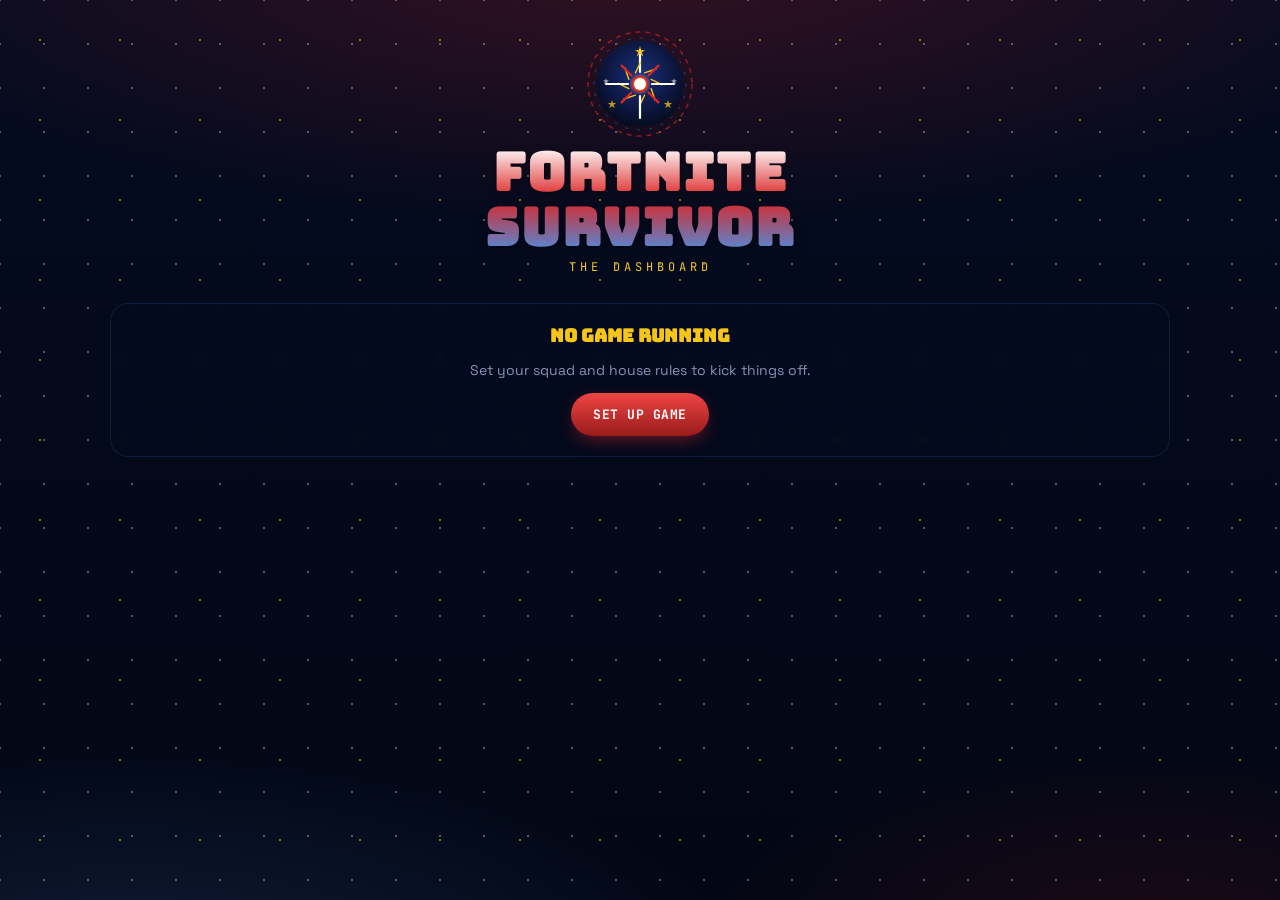
==== index.html @ 3da2b813 "Add files via upload" ====
<!DOCTYPE html>
<html lang="en">
<head>
<meta charset="UTF-8" />
<meta name="viewport" content="width=device-width, initial-scale=1.0" />
<title>Fortnite Survivor</title>
<link rel="stylesheet" href="assets/style.css" />
<style>
  /* ---- punishment ceremony ---- */
  .punishment-wrap {
    margin-bottom: 24px;
  }
  .punishment-stage {
    border-radius: var(--radius);
    border: 2px solid var(--ember);
    background: linear-gradient(165deg, rgba(153,27,27,0.28), rgba(5,11,32,0.82));
    padding: 32px 24px 28px;
    text-align: center;
    position: relative;
    overflow: hidden;
  }
  .punishment-stage::before {
    content: "";
    position: absolute; inset: 0;
    background: repeating-linear-gradient(
      45deg,
      transparent 0 18px,
      rgba(255,107,26,0.04) 18px 20px
    );
    pointer-events: none;
  }
  .ps-over {
    font-family: var(--font-display);
    font-size: clamp(28px, 7vw, 48px);
    color: var(--gold);
    text-shadow: 0 0 30px rgba(255,107,26,0.6);
    margin: 0 0 4px;
  }
  .ps-loser {
    font-family: var(--font-mono);
    font-size: 14px;
    color: var(--sand);
    letter-spacing: 1px;
    margin-bottom: 24px;
  }
  .ps-votes {
    display: inline-block;
    background: rgba(255,107,26,0.18);
    border: 1px solid var(--ember);
    border-radius: 999px;
    padding: 4px 14px;
    font-family: var(--font-mono);
    font-size: 12px;
    color: var(--ember);
    margin-bottom: 20px;
    letter-spacing: 0.5px;
  }
  /* scratch card reveal */
  .reveal-btn {
    font-family: var(--font-display);
    font-size: 18px;
    padding: 18px 32px;
    border-radius: var(--radius);
    border: none;
    cursor: pointer;
    background: linear-gradient(135deg, var(--ember-deep), var(--ember), var(--gold));
    background-size: 200% 200%;
    color: var(--ink);
    box-shadow: 0 8px 28px -8px rgba(255,107,26,0.75);
    animation: shimmer 2.4s ease infinite;
    letter-spacing: 1px;
  }
  @keyframes shimmer {
    0%   { background-position: 0% 50%; }
    50%  { background-position: 100% 50%; }
    100% { background-position: 0% 50%; }
  }
  .reveal-btn:hover { transform: scale(1.03); }
  /* punishment card */
  .punishment-card {
    display: none;
    margin-top: 20px;
    border-radius: var(--radius);
    border: 2px solid var(--gold);
    background: linear-gradient(165deg, rgba(245,197,24,0.1), rgba(5,11,32,0.88));
    padding: 28px 20px 24px;
    animation: popIn 0.5s cubic-bezier(0.175, 0.885, 0.32, 1.275) forwards;
  }
  .punishment-card.show { display: block; }
  @keyframes popIn {
    0%   { opacity: 0; transform: scale(0.8) translateY(12px); }
    100% { opacity: 1; transform: scale(1) translateY(0); }
  }
  .pc-emoji  { font-size: 56px; margin-bottom: 8px; line-height: 1; }
  .pc-title  { font-family: var(--font-display); font-size: clamp(22px,5vw,34px); color: var(--gold); margin: 0 0 10px; }
  .pc-desc   { font-size: 15px; line-height: 1.55; color: var(--sand); max-width: 420px; margin: 0 auto; }
  .pc-stamp  { margin-top: 18px; font-family: var(--font-mono); font-size: 11px;
               letter-spacing: 2px; text-transform: uppercase; color: var(--ember); }
  /* kill board */
  .kill-board { margin-top: 24px; text-align: left; }
  .kill-board-title {
    font-family: var(--font-mono); font-size: 11px; letter-spacing: 2px;
    text-transform: uppercase; color: var(--sand-dim); margin-bottom: 12px; text-align: center;
  }
  .kill-row {
    display: flex; align-items: center; justify-content: space-between;
    padding: 9px 14px; border-radius: 10px; margin-bottom: 6px;
    background: rgba(244,233,216,0.05); border: 1px solid rgba(244,233,216,0.1);
  }
  .kill-row.top { background: rgba(255,201,60,0.1); border-color: rgba(255,201,60,0.3); }
  .kill-row .kr-name { font-family: var(--font-body); font-size: 14px; font-weight: 600; }
  .kill-row .kr-kills {
    font-family: var(--font-mono); font-size: 22px; font-weight: 700; color: var(--gold);
  }
  .kill-row .kr-label { font-family: var(--font-mono); font-size: 10px; color: var(--sand-dim); }
</style>
</head>
<body>
<div class="wrap">
  <div id="brand-slot"></div>

  <div id="not-started" style="display:none; text-align:center;">
    <div class="panel">
      <h2>No game running</h2>
      <p style="font-size:14px; color:var(--sand-dim);">Set your squad and house rules to kick things off.</p>
      <a href="setup.html" class="btn" style="text-decoration:none; display:inline-block;">Set Up Game</a>
    </div>
  </div>

  <div id="game-area" style="display:none;">
    <div class="status-bar" id="status-bar"></div>

    <div id="loser-area"></div>

    <div class="grid" id="player-grid"></div>

    <div class="btn-row" id="action-row"></div>

    <div class="panel" id="round-panel" style="display:none;">
      <h2>This round</h2>
      <div id="round-status"></div>
      <div class="divider"></div>
      <h3>Who got the Victory Royale? (optional)</h3>
      <div id="winner-picker"></div>
    </div>

    <div class="footer-nav">
      <a href="setup.html">⚙ Edit setup / new game</a>
      <span id="syncLabel"></span>
    </div>
  </div>
</div>

<script src="assets/config.js"></script>
<script src="assets/store.js"></script>
<script src="assets/brand.js"></script>
<script>
  function flameHeight(votes) {
    return Math.min(18 + votes * 6, 70);
  }

  function render() {
    const s = Store.state;
    document.getElementById("syncLabel").textContent =
      Store.backend.mode === "sheets" ? "● synced" : "● local-only";

    if (!s.meta.started) {
      document.getElementById("not-started").style.display = "block";
      document.getElementById("game-area").style.display = "none";
      return;
    }
    document.getElementById("not-started").style.display = "none";
    document.getElementById("game-area").style.display = "block";

    // status bar
    const cond = s.meta.endCondition;
    let condLabel = "";
    if (cond.type === "games") condLabel = `Round <b>${s.meta.round}</b> of <b>${cond.value}</b>`;
    if (cond.type === "wins") condLabel = `First to <b>${cond.value}</b> wins`;
    if (cond.type === "time") condLabel = `Ends <b>${new Date(s.meta.endTimestamp).toLocaleString()}</b>`;
    if (cond.type === "manual") condLabel = `Playing until someone taps out`;
    document.getElementById("status-bar").innerHTML = `
      <div class="status-pill">🔥 ${condLabel}</div>
      <div class="status-pill">Round <b>${s.meta.round}</b></div>
    `;

    // punishment ceremony
    const loserArea = document.getElementById("loser-area");
    if (s.meta.finished) {
      const loser = Store.loser();
      const p = s.meta.punishment;
      const revealed = s.meta.punishmentRevealed;

      loserArea.innerHTML = `
        <div class="punishment-wrap">
          <div class="punishment-stage">
            <div class="ps-over">🏝️ GAME OVER</div>
            <div class="ps-loser">${loser.name} had the most votes</div>
            <div class="ps-votes">🔥 ${loser.totalVotes} votes against them</div>

            ${!revealed ? `
              <div style="margin-top:4px;">
                <div style="font-family:var(--font-mono);font-size:12px;color:var(--sand-dim);margin-bottom:16px;">
                  Their punishment has been sealed. Hit the button to find out.
                </div>
                <button class="reveal-btn" id="revealBtn">
                  🔥 Reveal Punishment 🔥
                </button>
              </div>
            ` : ``}

            ${revealed && p ? `
              <div class="punishment-card show">
                <div class="pc-emoji">${p.emoji}</div>
                <div class="pc-title">${p.title}</div>
                <div class="pc-desc">${p.desc}</div>
                <div class="pc-stamp">⚖️ The jury has spoken ⚖️</div>
              </div>
              <div class="kill-board">
                <div class="kill-board-title">🔪 Final Kill Board (revealed)</div>
                ${[...s.players].sort((a,b) => (b.totalKills||0)-(a.totalKills||0)).map((pl,i) => `
                  <div class="kill-row ${i===0 ? 'top' : ''}">
                    <div>
                      <div class="kr-name">${i===0 ? '🏆 ' : ''}${pl.name}</div>
                      <div class="kr-label">${pl.totalVotes} votes against</div>
                    </div>
                    <div style="text-align:right;">
                      <div class="kr-kills">${pl.totalKills||0}</div>
                      <div class="kr-label">kills</div>
                    </div>
                  </div>`).join('')}
              </div>
            ` : ``}
          </div>
        </div>`;

      const revealBtn = document.getElementById("revealBtn");
      if (revealBtn) {
        revealBtn.addEventListener("click", async () => {
          revealBtn.textContent = "⏳ Deciding fate…";
          revealBtn.disabled = true;
          await Store.revealPunishment();
        });
      }
    } else {
      loserArea.innerHTML = "";
    }

    // player grid
    const leaderVotes = Math.max(...s.players.map((p) => p.totalVotes));
    document.getElementById("player-grid").innerHTML = s.players
      .map((p) => {
        const pendingCount = p.pendingDrinks.filter((d) => !d.done).length;
        const isLeader = p.totalVotes === leaderVotes && leaderVotes > 0;
        return `
        <div class="card ${isLeader ? "leader" : ""}">
          <div class="torch" style="--flame-h:${flameHeight(p.totalVotes)}px">
            <div class="flame"></div>
            <div class="stick"></div>
          </div>
          <div class="player-name">${p.name}</div>
          <div class="player-votes">${p.totalVotes}</div>
          <div class="player-stat">VOTES AGAINST &middot; ${p.wins} WIN${p.wins === 1 ? "" : "S"}</div>
          <div class="player-pending">${pendingCount ? `${pendingCount} drink${pendingCount === 1 ? "" : "s"} still owed` : ""}</div>
          <a class="card-link" href="player.html?id=${p.id}">Go to ${p.name.split(" ")[0]}'s screen →</a>
        </div>`;
      })
      .join("");

    // round panel — who has submitted
    const panel = document.getElementById("round-panel");
    if (!s.meta.finished) {
      panel.style.display = "block";
      // Kill counts are hidden until end — only show submission status
      document.getElementById("round-status").innerHTML = s.players
        .map((p) => {
          let stateLabel = "waiting to submit";
          if (p.roundKills !== null && !p.roundDistributed) stateLabel = "choosing drinks to hand out";
          if (p.roundDistributed) stateLabel = "✓ drinks handed out";
          return `<div class="checklist-item ${p.roundDistributed ? "done" : ""}">
            <span style="width:10px;height:10px;border-radius:50%;background:${p.roundDistributed ? "var(--green-bright)" : "var(--ember)"};"></span>
            <span class="ci-text">${p.name}: ${stateLabel}</span>
          </div>`;
        })
        .join("");
      document.getElementById("winner-picker").innerHTML = s.players
        .map((p) => `<button class="btn secondary" data-winner="${p.id}" style="${s.meta.roundWinner === p.id ? "border-color:var(--gold);color:var(--gold);" : ""}">${p.name}${s.meta.roundWinner === p.id ? " ✓" : ""}</button>`)
        .join(" ");
      document.querySelectorAll("[data-winner]").forEach((b) => {
        b.addEventListener("click", async () => {
          const id = parseInt(b.dataset.winner, 10);
          await Store.setRoundWinner(s.meta.roundWinner === id ? null : id);
        });
      });
    } else {
      panel.style.display = "none";
    }

    // action row
    const actionRow = document.getElementById("action-row");
    let html = "";
    if (!s.meta.finished) {
      if (Store.allSubmitted()) {
        html += `<button class="btn" id="closeRoundBtn">Close Round & Start Next →</button>`;
      }
      html += `<button class="btn danger" id="endGameBtn">End Game Now</button>`;
    } else {
      html += `<button class="btn" id="newGameBtn">Start New Game</button>`;
    }
    actionRow.innerHTML = html;

    const closeBtn = document.getElementById("closeRoundBtn");
    if (closeBtn) closeBtn.addEventListener("click", async () => { await Store.closeRound(); });
    const endBtn = document.getElementById("endGameBtn");
    if (endBtn) endBtn.addEventListener("click", async () => {
      if (confirm("End the game now and crown today's loser?")) await Store.endGameNow();
    });
    const newBtn = document.getElementById("newGameBtn");
    if (newBtn) newBtn.addEventListener("click", () => { window.location.href = "setup.html"; });
  }

  async function boot() {
    renderBrand("the dashboard");
    Store.onChange(render);
    await Store.init();
    render();
  }
  boot();
</script>
</body>
</html>
---- assets/style.css ----
/* ============================================================
   FORTNITE SURVIVOR — design tokens
   Palette: 4th of July — navy, patriot red, star gold, clean white
   Display: Bungee · Body: Space Grotesk · Data: JetBrains Mono
   ============================================================ */

@import url('https://fonts.googleapis.com/css2?family=Bungee&family=Space+Grotesk:wght@400;500;600;700&family=JetBrains+Mono:wght@500;700&display=swap');

:root{
  --bg-deep:    #050b20;
  --bg-mid:     #0a1438;
  --bg-card:    #0e1a48;
  --green-mid:  #1a3080;   /* repurposed as blue-mid */
  --green-bright:#4a90e2;  /* repurposed as bright blue */
  --ember:      #dc2626;   /* patriot red */
  --ember-deep: #991b1b;   /* deep red */
  --gold:       #f5c518;   /* star gold */
  --sand:       #eef2ff;   /* cool white */
  --sand-dim:   #8895b8;   /* muted slate */
  --ink:        #030712;   /* near black */

  --font-display:'Bungee', cursive;
  --font-body:'Space Grotesk', sans-serif;
  --font-mono:'JetBrains Mono', monospace;

  --radius: 18px;
  --radius-sm: 10px;
}

*{ box-sizing:border-box; }

html,body{
  margin:0; padding:0;
  background:
    radial-gradient(ellipse 130% 60% at 50% -5%,  rgba(220,38,38,0.22),  transparent 50%),
    radial-gradient(ellipse 100% 55% at 10%  110%, rgba(74,144,226,0.18), transparent 50%),
    radial-gradient(ellipse 80%  50% at 90%  105%, rgba(220,38,38,0.12),  transparent 45%),
    linear-gradient(180deg, var(--bg-deep) 0%, #020614 100%);
  background-attachment: fixed;
  color: var(--sand);
  font-family: var(--font-body);
  min-height:100vh;
  -webkit-font-smoothing: antialiased;
}

/* subtle star-field texture */
body::before{
  content:"";
  position:fixed; inset:0;
  pointer-events:none;
  opacity:1;
  background-image:
    radial-gradient(circle, rgba(245,197,24,0.55) 1px, transparent 1px),
    radial-gradient(circle, rgba(238,242,255,0.35) 1px, transparent 1px);
  background-size: 80px 80px, 44px 44px;
  background-position: 0 0, 22px 22px;
  z-index:0;
}

a{ color:inherit; }

.wrap{
  position:relative; z-index:1;
  max-width:1100px;
  margin:0 auto;
  padding: 28px 20px 64px;
}

/* ---------- header / logo ---------- */
.brand{
  text-align:center;
  margin-bottom: 28px;
}
.brand-mark{ display:flex; justify-content:center; margin-bottom:6px; }
.brand-title{
  font-family: var(--font-display);
  font-size: clamp(28px, 6vw, 52px);
  letter-spacing: 2px;
  line-height:1.05;
  margin:0;
  background: linear-gradient(180deg, #ffffff 0%, var(--ember) 48%, #4a90e2 100%);
  -webkit-background-clip:text;
  background-clip:text;
  color: transparent;
  filter: drop-shadow(0 2px 4px rgba(0,0,0,0.4));
}
.brand-sub{
  font-family: var(--font-mono);
  font-size: 12px;
  letter-spacing: 4px;
  text-transform: uppercase;
  color: var(--gold);
  margin-top: 4px;
}

/* ---------- status / progress strip ---------- */
.status-bar{
  display:flex; flex-wrap:wrap; gap:10px;
  justify-content:center;
  margin: 18px 0 30px;
}
.status-pill{
  background: rgba(10,20,56,0.7);
  border: 1px solid rgba(74,144,226,0.25);
  border-radius: 999px;
  padding: 8px 16px;
  font-family: var(--font-mono);
  font-size: 12.5px;
  letter-spacing: 0.5px;
  display:flex; align-items:center; gap:8px;
}
.status-pill b{ color: var(--gold); font-weight:700; }

/* ---------- card grid ---------- */
.grid{
  display:grid;
  grid-template-columns: repeat(2, 1fr);
  gap: 16px;
}
@media (min-width: 760px){
  .grid{ grid-template-columns: repeat(4, 1fr); }
}

.card{
  background: linear-gradient(165deg, var(--bg-card), var(--bg-mid));
  border: 1px solid rgba(74,144,226,0.18);
  border-radius: var(--radius);
  padding: 18px 16px 16px;
  position: relative;
  overflow: hidden;
  box-shadow: 0 10px 32px -12px rgba(0,0,0,0.7);
}
.card.leader::before{
  content:"MOST VOTES";
  position:absolute; top:10px; right:-32px;
  background: var(--ember-deep);
  color: var(--sand);
  font-family: var(--font-mono);
  font-size:9px; font-weight:700; letter-spacing:1px;
  padding: 3px 36px;
  transform: rotate(35deg);
}

/* firework rocket vote meter — replaces tiki torch */
.torch{
  width: 26px; height: 86px;
  margin: 0 auto 10px;
  position: relative;
  display:flex; flex-direction:column; align-items:center; justify-content:flex-end;
}
.torch .stick{
  width:5px; height:54px;
  background: linear-gradient(180deg, #8895b8, #4a5880);
  border-radius:3px 3px 0 0;
  position:relative;
}
.torch .stick::after{
  content:"";
  position:absolute; top:-6px; left:50%; transform:translateX(-50%);
  width:0; height:0;
  border-left:5px solid transparent;
  border-right:5px solid transparent;
  border-bottom:7px solid #8895b8;
}
.torch .flame{
  width: 24px;
  height: var(--flame-h, 18px);
  margin-bottom:-6px;
  border-radius: 50% 50% 50% 50% / 60% 60% 40% 40%;
  background: radial-gradient(circle at 50% 70%, #ffffff 0%, var(--ember) 42%, #4a90e2 85%);
  box-shadow: 0 0 18px 3px rgba(220,38,38,0.55), 0 0 32px 4px rgba(74,144,226,0.25);
  animation: flicker 1.6s ease-in-out infinite alternate;
  transition: height 0.5s ease;
}
@keyframes flicker{
  0%   { transform: scale(1,1)    translateX(0)    rotate(-2deg); }
  50%  { transform: scale(1.06,0.96) translateX(1px)  rotate(2deg); }
  100% { transform: scale(0.97,1.05) translateX(-1px) rotate(-1deg); }
}
@media (prefers-reduced-motion: reduce){
  .torch .flame{ animation: none; }
}

.player-name{
  font-family: var(--font-display);
  font-size: 16px;
  text-align:center;
  margin: 0 0 2px;
  color: var(--sand);
}
.player-stat{
  text-align:center;
  font-family: var(--font-mono);
  font-size: 11px;
  color: var(--sand-dim);
  letter-spacing: 0.5px;
}
.player-votes{
  text-align:center;
  font-family: var(--font-mono);
  font-size: 26px;
  font-weight:700;
  color: var(--gold);
  margin: 2px 0;
}
.player-pending{
  margin-top:10px;
  text-align:center;
  font-size: 11px;
  font-family: var(--font-mono);
  color: var(--ember);
  min-height: 14px;
}
.card-link{
  display:block;
  margin-top: 12px;
  text-align:center;
  font-family: var(--font-mono);
  font-size: 11px;
  letter-spacing:1px;
  text-decoration:none;
  color: var(--green-bright);
  border: 1px solid rgba(74,144,226,0.4);
  border-radius: 999px;
  padding: 7px 0;
  transition: background 0.15s ease, color 0.15s ease;
}
.card-link:hover{ background: rgba(74,144,226,0.15); }

/* ---------- buttons ---------- */
.btn{
  font-family: var(--font-mono);
  font-weight:700;
  font-size: 13px;
  letter-spacing: 0.5px;
  text-transform: uppercase;
  border: none;
  border-radius: 999px;
  padding: 13px 22px;
  cursor:pointer;
  color: #ffffff;
  background: linear-gradient(180deg, #ef4444, var(--ember-deep));
  box-shadow: 0 6px 20px -6px rgba(220,38,38,0.65);
  transition: transform 0.12s ease, box-shadow 0.12s ease;
}
.btn:hover{ transform: translateY(-1px); box-shadow: 0 8px 24px -6px rgba(220,38,38,0.8); }
.btn:active{ transform: translateY(0px) scale(0.98); }
.btn.secondary{
  background: rgba(238,242,255,0.07);
  color: var(--sand);
  border: 1px solid rgba(74,144,226,0.3);
  box-shadow:none;
}
.btn.danger{
  background: linear-gradient(180deg, #7f1d1d, #450a0a);
  color: var(--sand);
  border: 1px solid rgba(220,38,38,0.4);
}
.btn:disabled{ opacity:0.4; cursor:not-allowed; transform:none; box-shadow:none; }
.btn-row{ display:flex; gap:10px; flex-wrap:wrap; justify-content:center; margin: 18px 0; }

/* ---------- panels / sections ---------- */
.panel{
  background: rgba(5,11,32,0.55);
  border: 1px solid rgba(74,144,226,0.15);
  border-radius: var(--radius);
  padding: 20px;
  margin-bottom: 18px;
  backdrop-filter: blur(4px);
}
.panel h2{
  font-family: var(--font-display);
  font-size: 18px;
  margin: 0 0 14px;
  color: var(--gold);
}
.panel h3{
  font-family: var(--font-body);
  font-weight:700;
  font-size: 14px;
  margin: 0 0 10px;
  color: var(--green-bright);
  text-transform:uppercase;
  letter-spacing:0.5px;
}

label{
  display:block;
  font-family: var(--font-mono);
  font-size: 11px;
  letter-spacing:0.5px;
  color: var(--sand-dim);
  margin-bottom: 5px;
  text-transform: uppercase;
}
input[type="text"], input[type="number"], select{
  width:100%;
  background: rgba(238,242,255,0.06);
  border: 1px solid rgba(74,144,226,0.25);
  border-radius: var(--radius-sm);
  padding: 10px 12px;
  color: var(--sand);
  font-family: var(--font-mono);
  font-size: 14px;
  margin-bottom: 12px;
}
input[type="number"]{ -moz-appearance: textfield; }
input::placeholder{ color: rgba(238,242,255,0.3); }

.field-row{ display:grid; gap:12px; grid-template-columns: 1fr 1fr; }
@media (max-width:560px){ .field-row{ grid-template-columns: 1fr; } }

.option-grid{ display:grid; gap:10px; grid-template-columns: repeat(2,1fr); margin-bottom:14px; }
@media (max-width:560px){ .option-grid{ grid-template-columns: 1fr; } }
.option-card{
  border:1px solid rgba(74,144,226,0.2);
  background: rgba(238,242,255,0.04);
  border-radius: var(--radius-sm);
  padding: 12px;
  cursor:pointer;
  transition: border-color 0.15s ease, background 0.15s ease;
}
.option-card.active{
  border-color: var(--ember);
  background: rgba(220,38,38,0.12);
}
.option-card .opt-title{ font-weight:700; font-size:13px; margin-bottom:2px; }
.option-card .opt-desc{ font-size:11px; color: var(--sand-dim); }

/* ---------- mission list ---------- */
.mission{
  display:flex; align-items:flex-start; gap:12px;
  padding: 12px 0;
  border-bottom: 1px dashed rgba(74,144,226,0.2);
}
.mission:last-child{ border-bottom:none; }
.mission.done .mission-text{ text-decoration: line-through; color: var(--sand-dim); }
.mission-check{
  flex:0 0 auto;
  width:26px; height:26px;
  border-radius:7px;
  border: 2px solid var(--green-bright);
  display:flex; align-items:center; justify-content:center;
  cursor:pointer;
  font-weight:700;
  color: var(--bg-deep);
  background: transparent;
}
.mission.done .mission-check{ background: var(--green-bright); }
.mission-text{ flex:1; font-size:14px; line-height:1.4; }
.mission-tag{
  font-family: var(--font-mono);
  font-size: 10px;
  color: var(--ember);
  letter-spacing: 0.5px;
}

/* ---------- drink / allocation rows ---------- */
.alloc-row{
  display:flex; align-items:center; justify-content:space-between;
  gap: 10px;
  padding: 8px 0;
}
.alloc-row .name{ font-size:14px; flex:1; }
.stepper{ display:flex; align-items:center; gap:8px; }
.stepper button{
  width:30px; height:30px;
  border-radius:8px;
  border:1px solid rgba(74,144,226,0.3);
  background: rgba(74,144,226,0.08);
  color: var(--sand);
  font-size:16px; font-weight:700;
  cursor:pointer;
}
.stepper span{
  font-family: var(--font-mono);
  width: 22px; text-align:center; font-size:15px;
}

.banner{
  text-align:center;
  font-family: var(--font-mono);
  font-size: 12px;
  color: var(--sand-dim);
  margin: 6px 0 16px;
}
.banner.warn{ color: var(--ember); }
.banner.good{ color: var(--green-bright); }

.divider{
  height:1px;
  background: linear-gradient(90deg, transparent, rgba(74,144,226,0.3), transparent);
  margin: 20px 0;
}

.footer-nav{
  text-align:center;
  margin-top: 30px;
  font-family: var(--font-mono);
  font-size: 11px;
}
.footer-nav a{ color: var(--green-bright); text-decoration:none; margin: 0 8px; }

.checklist-item{
  display:flex; align-items:center; gap:10px;
  padding: 8px 0;
}
.checklist-item input[type="checkbox"]{ width:18px; height:18px; accent-color: var(--ember); }
.checklist-item.done .ci-text{ text-decoration: line-through; color: var(--sand-dim); }

.loser-banner{
  text-align:center;
  padding: 26px 20px;
  border-radius: var(--radius);
  background: linear-gradient(165deg, rgba(153,27,27,0.4), rgba(5,11,32,0.7));
  border: 1px solid var(--ember);
  margin-bottom: 22px;
}
.loser-banner .lb-title{
  font-family: var(--font-display);
  font-size: clamp(22px,5vw,34px);
  color: var(--gold);
}
.loser-banner .lb-name{
  font-family: var(--font-mono);
  font-size: 14px;
  color: var(--sand);
  margin-top: 6px;
}

.sync-dot{
  width:8px; height:8px; border-radius:50%;
  display:inline-block;
  background: var(--green-bright);
  box-shadow: 0 0 6px var(--green-bright);
}
.sync-dot.local{ background: var(--sand-dim); box-shadow:none; }
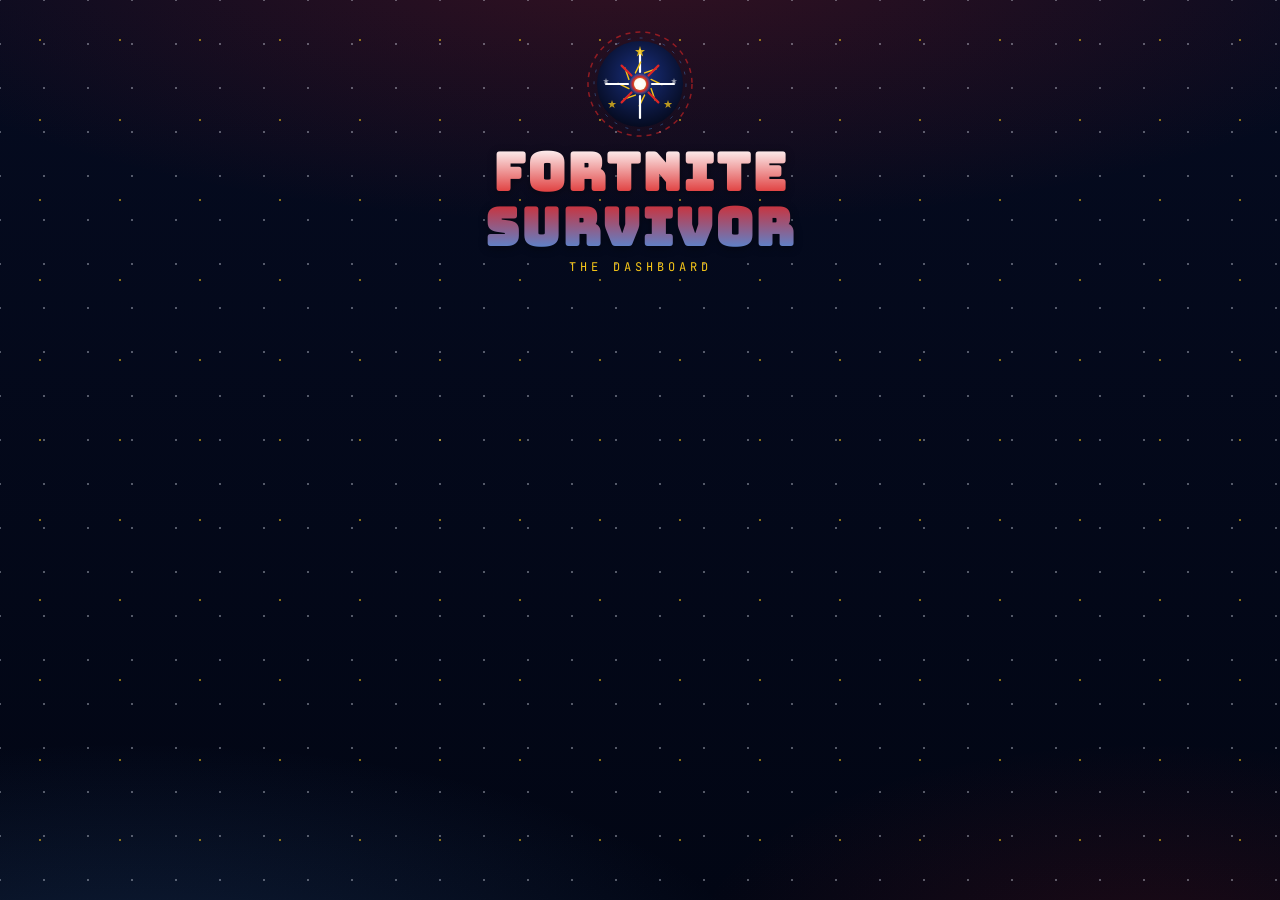
==== commit 208546bf: "Add files via upload" ====
--- a/index.html
+++ b/index.html
@@ -323,6 +323,15 @@
     renderBrand("the dashboard");
     Store.onChange(render);
     await Store.init();
+
+    // If sheets mode and game shows as not started, wait and retry once —
+    // handles the case where setup.html just saved and the sheet hasn't
+    // propagated to this page's first GET yet.
+    if (Store.backend.mode === "sheets" && !Store.state.meta.started) {
+      await new Promise((r) => setTimeout(r, 1200));
+      await Store.refresh();
+    }
+
     render();
   }
   boot();
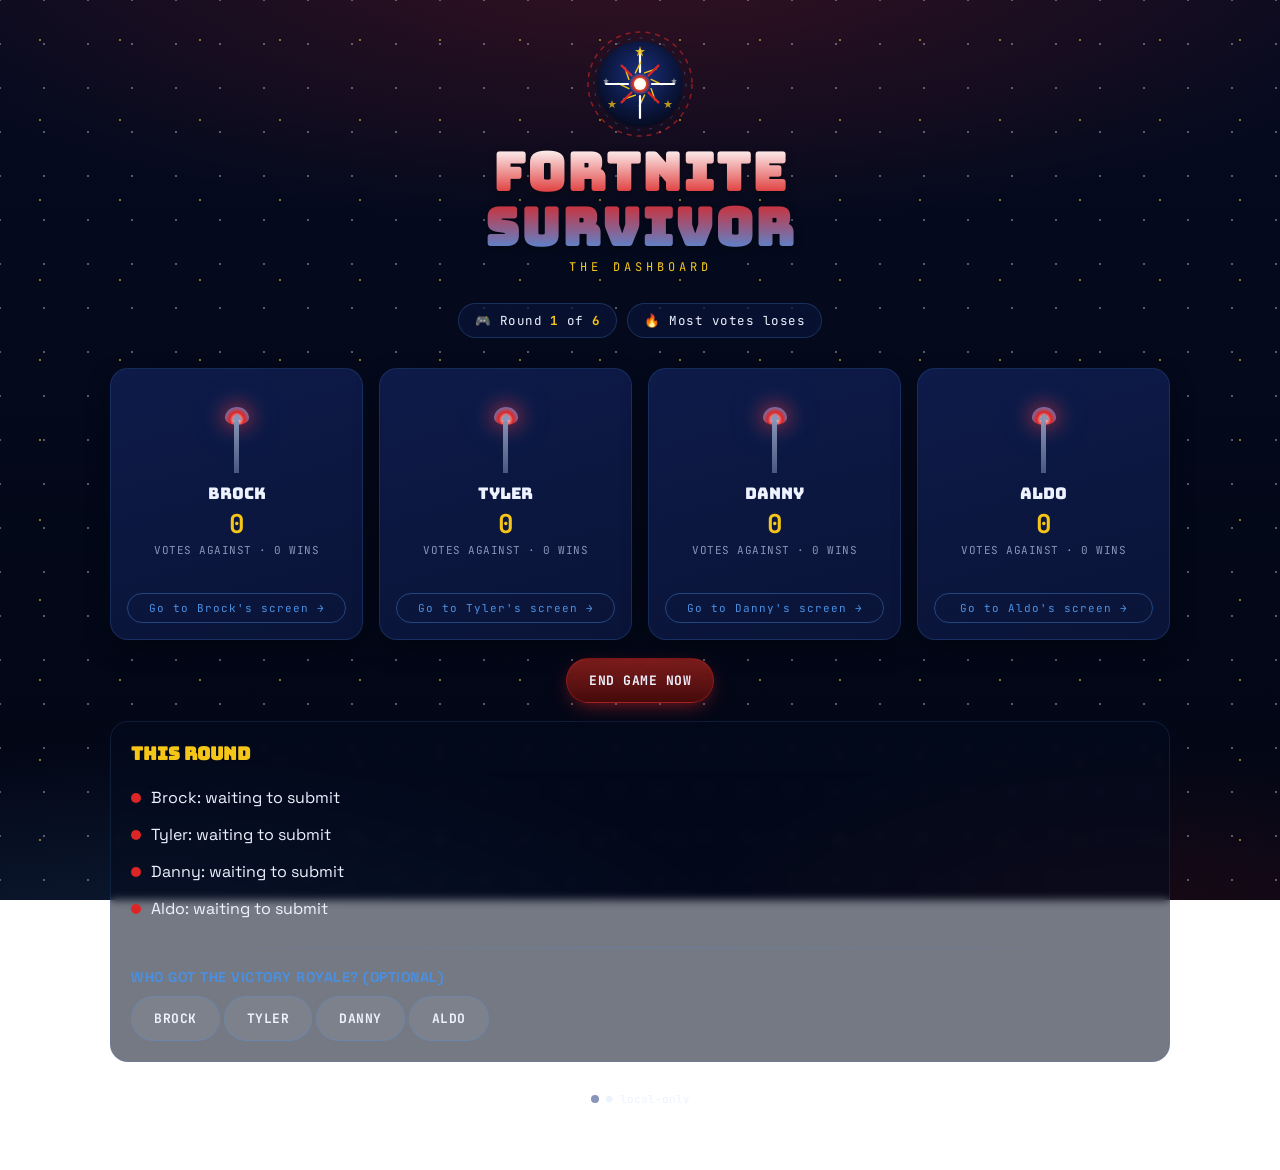
==== commit 75433eda: "Add files via upload" ====
--- a/index.html
+++ b/index.html
@@ -7,9 +7,7 @@
 <link rel="stylesheet" href="assets/style.css" />
 <style>
   /* ---- punishment ceremony ---- */
-  .punishment-wrap {
-    margin-bottom: 24px;
-  }
+  .punishment-wrap { margin-bottom: 24px; }
   .punishment-stage {
     border-radius: var(--radius);
     border: 2px solid var(--ember);
@@ -22,132 +20,82 @@
   .punishment-stage::before {
     content: "";
     position: absolute; inset: 0;
-    background: repeating-linear-gradient(
-      45deg,
-      transparent 0 18px,
-      rgba(255,107,26,0.04) 18px 20px
-    );
+    background: repeating-linear-gradient(45deg, transparent 0 18px, rgba(220,38,38,0.04) 18px 20px);
     pointer-events: none;
   }
-  .ps-over {
-    font-family: var(--font-display);
-    font-size: clamp(28px, 7vw, 48px);
-    color: var(--gold);
-    text-shadow: 0 0 30px rgba(255,107,26,0.6);
-    margin: 0 0 4px;
-  }
-  .ps-loser {
-    font-family: var(--font-mono);
-    font-size: 14px;
-    color: var(--sand);
-    letter-spacing: 1px;
-    margin-bottom: 24px;
-  }
-  .ps-votes {
-    display: inline-block;
-    background: rgba(255,107,26,0.18);
-    border: 1px solid var(--ember);
-    border-radius: 999px;
-    padding: 4px 14px;
-    font-family: var(--font-mono);
-    font-size: 12px;
-    color: var(--ember);
-    margin-bottom: 20px;
-    letter-spacing: 0.5px;
-  }
-  /* scratch card reveal */
+  .ps-over   { font-family: var(--font-display); font-size: clamp(28px,7vw,48px); color: var(--gold); text-shadow: 0 0 30px rgba(220,38,38,0.5); margin: 0 0 4px; }
+  .ps-loser  { font-family: var(--font-mono); font-size: 14px; color: var(--sand); letter-spacing: 1px; margin-bottom: 24px; }
+  .ps-votes  { display:inline-block; background: rgba(220,38,38,0.15); border: 1px solid var(--ember); border-radius: 999px; padding: 4px 14px; font-family: var(--font-mono); font-size: 12px; color: var(--ember); margin-bottom: 20px; letter-spacing: 0.5px; }
   .reveal-btn {
-    font-family: var(--font-display);
-    font-size: 18px;
-    padding: 18px 32px;
-    border-radius: var(--radius);
-    border: none;
-    cursor: pointer;
+    font-family: var(--font-display); font-size: 18px; padding: 18px 32px;
+    border-radius: var(--radius); border: none; cursor: pointer;
     background: linear-gradient(135deg, var(--ember-deep), var(--ember), var(--gold));
     background-size: 200% 200%;
-    color: var(--ink);
-    box-shadow: 0 8px 28px -8px rgba(255,107,26,0.75);
-    animation: shimmer 2.4s ease infinite;
-    letter-spacing: 1px;
-  }
-  @keyframes shimmer {
-    0%   { background-position: 0% 50%; }
-    50%  { background-position: 100% 50%; }
-    100% { background-position: 0% 50%; }
-  }
+    color: var(--ink); box-shadow: 0 8px 28px -8px rgba(220,38,38,0.75);
+    animation: shimmer 2.4s ease infinite; letter-spacing: 1px;
+  }
+  @keyframes shimmer { 0%{background-position:0% 50%} 50%{background-position:100% 50%} 100%{background-position:0% 50%} }
   .reveal-btn:hover { transform: scale(1.03); }
-  /* punishment card */
   .punishment-card {
-    display: none;
-    margin-top: 20px;
-    border-radius: var(--radius);
-    border: 2px solid var(--gold);
+    display: none; margin-top: 20px;
+    border-radius: var(--radius); border: 2px solid var(--gold);
     background: linear-gradient(165deg, rgba(245,197,24,0.1), rgba(5,11,32,0.88));
     padding: 28px 20px 24px;
-    animation: popIn 0.5s cubic-bezier(0.175, 0.885, 0.32, 1.275) forwards;
+    animation: popIn 0.5s cubic-bezier(0.175,0.885,0.32,1.275) forwards;
   }
   .punishment-card.show { display: block; }
-  @keyframes popIn {
-    0%   { opacity: 0; transform: scale(0.8) translateY(12px); }
-    100% { opacity: 1; transform: scale(1) translateY(0); }
-  }
-  .pc-emoji  { font-size: 56px; margin-bottom: 8px; line-height: 1; }
-  .pc-title  { font-family: var(--font-display); font-size: clamp(22px,5vw,34px); color: var(--gold); margin: 0 0 10px; }
-  .pc-desc   { font-size: 15px; line-height: 1.55; color: var(--sand); max-width: 420px; margin: 0 auto; }
-  .pc-stamp  { margin-top: 18px; font-family: var(--font-mono); font-size: 11px;
-               letter-spacing: 2px; text-transform: uppercase; color: var(--ember); }
+  @keyframes popIn { 0%{opacity:0;transform:scale(0.8) translateY(12px)} 100%{opacity:1;transform:scale(1) translateY(0)} }
+  .pc-emoji { font-size: 56px; margin-bottom: 8px; line-height: 1; }
+  .pc-title { font-family: var(--font-display); font-size: clamp(22px,5vw,34px); color: var(--gold); margin: 0 0 10px; }
+  .pc-desc  { font-size: 15px; line-height: 1.55; color: var(--sand); max-width: 420px; margin: 0 auto; }
+  .pc-stamp { margin-top: 18px; font-family: var(--font-mono); font-size: 11px; letter-spacing: 2px; text-transform: uppercase; color: var(--ember); }
   /* kill board */
   .kill-board { margin-top: 24px; text-align: left; }
-  .kill-board-title {
-    font-family: var(--font-mono); font-size: 11px; letter-spacing: 2px;
-    text-transform: uppercase; color: var(--sand-dim); margin-bottom: 12px; text-align: center;
-  }
-  .kill-row {
-    display: flex; align-items: center; justify-content: space-between;
-    padding: 9px 14px; border-radius: 10px; margin-bottom: 6px;
-    background: rgba(244,233,216,0.05); border: 1px solid rgba(244,233,216,0.1);
-  }
-  .kill-row.top { background: rgba(255,201,60,0.1); border-color: rgba(255,201,60,0.3); }
-  .kill-row .kr-name { font-family: var(--font-body); font-size: 14px; font-weight: 600; }
-  .kill-row .kr-kills {
-    font-family: var(--font-mono); font-size: 22px; font-weight: 700; color: var(--gold);
-  }
+  .kill-board-title { font-family: var(--font-mono); font-size: 11px; letter-spacing: 2px; text-transform: uppercase; color: var(--sand-dim); margin-bottom: 12px; text-align: center; }
+  .kill-row { display:flex; align-items:center; justify-content:space-between; padding: 9px 14px; border-radius: 10px; margin-bottom: 6px; background: rgba(238,242,255,0.04); border: 1px solid rgba(74,144,226,0.12); }
+  .kill-row.top { background: rgba(245,197,24,0.08); border-color: rgba(245,197,24,0.3); }
+  .kill-row .kr-name  { font-family: var(--font-body); font-size: 14px; font-weight: 600; }
+  .kill-row .kr-kills { font-family: var(--font-mono); font-size: 22px; font-weight: 700; color: var(--gold); }
   .kill-row .kr-label { font-family: var(--font-mono); font-size: 10px; color: var(--sand-dim); }
+  /* loading overlay */
+  .init-overlay {
+    position: fixed; inset: 0; z-index: 99;
+    background: var(--bg-deep);
+    display: flex; flex-direction: column; align-items: center; justify-content: center; gap: 16px;
+  }
+  .init-overlay p { font-family: var(--font-mono); font-size: 13px; color: var(--sand-dim); letter-spacing: 1px; }
+  .spinner { width: 36px; height: 36px; border: 3px solid rgba(74,144,226,0.2); border-top-color: var(--ember); border-radius: 50%; animation: spin 0.8s linear infinite; }
+  @keyframes spin { to { transform: rotate(360deg); } }
 </style>
 </head>
 <body>
-<div class="wrap">
+
+<div id="init-overlay" class="init-overlay">
+  <div class="spinner"></div>
+  <p id="init-msg">Loading…</p>
+</div>
+
+<div class="wrap" id="main-wrap" style="display:none;">
   <div id="brand-slot"></div>
 
-  <div id="not-started" style="display:none; text-align:center;">
-    <div class="panel">
-      <h2>No game running</h2>
-      <p style="font-size:14px; color:var(--sand-dim);">Set your squad and house rules to kick things off.</p>
-      <a href="setup.html" class="btn" style="text-decoration:none; display:inline-block;">Set Up Game</a>
-    </div>
+  <div class="status-bar" id="status-bar"></div>
+
+  <div id="loser-area"></div>
+
+  <div class="grid" id="player-grid"></div>
+
+  <div class="btn-row" id="action-row"></div>
+
+  <div class="panel" id="round-panel" style="display:none;">
+    <h2>This round</h2>
+    <div id="round-status"></div>
+    <div class="divider"></div>
+    <h3>Who got the Victory Royale? (optional)</h3>
+    <div id="winner-picker"></div>
   </div>
 
-  <div id="game-area" style="display:none;">
-    <div class="status-bar" id="status-bar"></div>
-
-    <div id="loser-area"></div>
-
-    <div class="grid" id="player-grid"></div>
-
-    <div class="btn-row" id="action-row"></div>
-
-    <div class="panel" id="round-panel" style="display:none;">
-      <h2>This round</h2>
-      <div id="round-status"></div>
-      <div class="divider"></div>
-      <h3>Who got the Victory Royale? (optional)</h3>
-      <div id="winner-picker"></div>
-    </div>
-
-    <div class="footer-nav">
-      <a href="setup.html">⚙ Edit setup / new game</a>
-      <span id="syncLabel"></span>
-    </div>
+  <div class="footer-nav">
+    <span class="sync-dot" id="syncDot"></span> <span id="syncLabel"></span>
   </div>
 </div>
 
@@ -161,54 +109,39 @@
 
   function render() {
     const s = Store.state;
+    if (!s || !s.meta.started) return; // still initializing
+
+    document.getElementById("syncDot").classList.toggle("local", Store.backend.mode === "local");
     document.getElementById("syncLabel").textContent =
       Store.backend.mode === "sheets" ? "● synced" : "● local-only";
 
-    if (!s.meta.started) {
-      document.getElementById("not-started").style.display = "block";
-      document.getElementById("game-area").style.display = "none";
-      return;
-    }
-    document.getElementById("not-started").style.display = "none";
-    document.getElementById("game-area").style.display = "block";
-
     // status bar
-    const cond = s.meta.endCondition;
-    let condLabel = "";
-    if (cond.type === "games") condLabel = `Round <b>${s.meta.round}</b> of <b>${cond.value}</b>`;
-    if (cond.type === "wins") condLabel = `First to <b>${cond.value}</b> wins`;
-    if (cond.type === "time") condLabel = `Ends <b>${new Date(s.meta.endTimestamp).toLocaleString()}</b>`;
-    if (cond.type === "manual") condLabel = `Playing until someone taps out`;
+    const round = s.meta.round;
+    const total = s.meta.endCondition.value || 6;
     document.getElementById("status-bar").innerHTML = `
-      <div class="status-pill">🔥 ${condLabel}</div>
-      <div class="status-pill">Round <b>${s.meta.round}</b></div>
+      <div class="status-pill">🎮 Round <b>${round}</b> of <b>${total}</b></div>
+      <div class="status-pill">🔥 Most votes loses</div>
     `;
 
-    // punishment ceremony
+    // punishment / game-over screen
     const loserArea = document.getElementById("loser-area");
     if (s.meta.finished) {
       const loser = Store.loser();
       const p = s.meta.punishment;
       const revealed = s.meta.punishmentRevealed;
-
       loserArea.innerHTML = `
         <div class="punishment-wrap">
           <div class="punishment-stage">
-            <div class="ps-over">🏝️ GAME OVER</div>
+            <div class="ps-over">🎆 GAME OVER 🎆</div>
             <div class="ps-loser">${loser.name} had the most votes</div>
             <div class="ps-votes">🔥 ${loser.totalVotes} votes against them</div>
-
             ${!revealed ? `
-              <div style="margin-top:4px;">
+              <div>
                 <div style="font-family:var(--font-mono);font-size:12px;color:var(--sand-dim);margin-bottom:16px;">
                   Their punishment has been sealed. Hit the button to find out.
                 </div>
-                <button class="reveal-btn" id="revealBtn">
-                  🔥 Reveal Punishment 🔥
-                </button>
-              </div>
-            ` : ``}
-
+                <button class="reveal-btn" id="revealBtn">🎇 Reveal Punishment 🎇</button>
+              </div>` : ''}
             ${revealed && p ? `
               <div class="punishment-card show">
                 <div class="pc-emoji">${p.emoji}</div>
@@ -218,10 +151,10 @@
               </div>
               <div class="kill-board">
                 <div class="kill-board-title">🔪 Final Kill Board (revealed)</div>
-                ${[...s.players].sort((a,b) => (b.totalKills||0)-(a.totalKills||0)).map((pl,i) => `
-                  <div class="kill-row ${i===0 ? 'top' : ''}">
+                ${[...s.players].sort((a,b)=>(b.totalKills||0)-(a.totalKills||0)).map((pl,i)=>`
+                  <div class="kill-row ${i===0?'top':''}">
                     <div>
-                      <div class="kr-name">${i===0 ? '🏆 ' : ''}${pl.name}</div>
+                      <div class="kr-name">${i===0?'🏆 ':''}${pl.name}</div>
                       <div class="kr-label">${pl.totalVotes} votes against</div>
                     </div>
                     <div style="text-align:right;">
@@ -229,30 +162,26 @@
                       <div class="kr-label">kills</div>
                     </div>
                   </div>`).join('')}
-              </div>
-            ` : ``}
+              </div>` : ''}
           </div>
         </div>`;
 
       const revealBtn = document.getElementById("revealBtn");
-      if (revealBtn) {
-        revealBtn.addEventListener("click", async () => {
-          revealBtn.textContent = "⏳ Deciding fate…";
-          revealBtn.disabled = true;
-          await Store.revealPunishment();
-        });
-      }
+      if (revealBtn) revealBtn.addEventListener("click", async () => {
+        revealBtn.textContent = "⏳ Deciding fate…";
+        revealBtn.disabled = true;
+        await Store.revealPunishment();
+      });
     } else {
       loserArea.innerHTML = "";
     }
 
     // player grid
-    const leaderVotes = Math.max(...s.players.map((p) => p.totalVotes));
-    document.getElementById("player-grid").innerHTML = s.players
-      .map((p) => {
-        const pendingCount = p.pendingDrinks.filter((d) => !d.done).length;
-        const isLeader = p.totalVotes === leaderVotes && leaderVotes > 0;
-        return `
+    const leaderVotes = Math.max(...s.players.map(p => p.totalVotes));
+    document.getElementById("player-grid").innerHTML = s.players.map(p => {
+      const pendingCount = p.pendingDrinks.filter(d => !d.done).length;
+      const isLeader = p.totalVotes === leaderVotes && leaderVotes > 0;
+      return `
         <div class="card ${isLeader ? "leader" : ""}">
           <div class="torch" style="--flame-h:${flameHeight(p.totalVotes)}px">
             <div class="flame"></div>
@@ -260,35 +189,33 @@
           </div>
           <div class="player-name">${p.name}</div>
           <div class="player-votes">${p.totalVotes}</div>
-          <div class="player-stat">VOTES AGAINST &middot; ${p.wins} WIN${p.wins === 1 ? "" : "S"}</div>
-          <div class="player-pending">${pendingCount ? `${pendingCount} drink${pendingCount === 1 ? "" : "s"} still owed` : ""}</div>
-          <a class="card-link" href="player.html?id=${p.id}">Go to ${p.name.split(" ")[0]}'s screen →</a>
+          <div class="player-stat">VOTES AGAINST &middot; ${p.wins} WIN${p.wins===1?'':'S'}</div>
+          <div class="player-pending">${pendingCount ? `${pendingCount} drink${pendingCount===1?'':'s'} still owed` : ''}</div>
+          <a class="card-link" href="player.html?id=${p.id}">Go to ${p.name.split(' ')[0]}'s screen →</a>
         </div>`;
-      })
-      .join("");
-
-    // round panel — who has submitted
+    }).join('');
+
+    // round panel
     const panel = document.getElementById("round-panel");
     if (!s.meta.finished) {
       panel.style.display = "block";
-      // Kill counts are hidden until end — only show submission status
-      document.getElementById("round-status").innerHTML = s.players
-        .map((p) => {
-          let stateLabel = "waiting to submit";
-          if (p.roundKills !== null && !p.roundDistributed) stateLabel = "choosing drinks to hand out";
-          if (p.roundDistributed) stateLabel = "✓ drinks handed out";
-          return `<div class="checklist-item ${p.roundDistributed ? "done" : ""}">
-            <span style="width:10px;height:10px;border-radius:50%;background:${p.roundDistributed ? "var(--green-bright)" : "var(--ember)"};"></span>
-            <span class="ci-text">${p.name}: ${stateLabel}</span>
-          </div>`;
-        })
-        .join("");
-      document.getElementById("winner-picker").innerHTML = s.players
-        .map((p) => `<button class="btn secondary" data-winner="${p.id}" style="${s.meta.roundWinner === p.id ? "border-color:var(--gold);color:var(--gold);" : ""}">${p.name}${s.meta.roundWinner === p.id ? " ✓" : ""}</button>`)
-        .join(" ");
-      document.querySelectorAll("[data-winner]").forEach((b) => {
+      document.getElementById("round-status").innerHTML = s.players.map(p => {
+        let label = "waiting to submit";
+        if (p.roundKills !== null && !p.roundDistributed) label = "choosing drinks to hand out";
+        if (p.roundDistributed) label = "✓ drinks handed out";
+        return `<div class="checklist-item ${p.roundDistributed ? 'done' : ''}">
+          <span style="width:10px;height:10px;border-radius:50%;background:${p.roundDistributed ? 'var(--green-bright)' : 'var(--ember)'};flex-shrink:0;"></span>
+          <span class="ci-text">${p.name}: ${label}</span>
+        </div>`;
+      }).join('');
+
+      // winner picker
+      document.getElementById("winner-picker").innerHTML = s.players.map(p =>
+        `<button class="btn secondary" data-winner="${p.id}" style="${s.meta.roundWinner===p.id?'border-color:var(--gold);color:var(--gold);':''}">${p.name}${s.meta.roundWinner===p.id?' ✓':''}</button>`
+      ).join(' ');
+      document.querySelectorAll("[data-winner]").forEach(b => {
         b.addEventListener("click", async () => {
-          const id = parseInt(b.dataset.winner, 10);
+          const id = parseInt(b.dataset.winner);
           await Store.setRoundWinner(s.meta.roundWinner === id ? null : id);
         });
       });
@@ -297,43 +224,63 @@
     }
 
     // action row
-    const actionRow = document.getElementById("action-row");
     let html = "";
     if (!s.meta.finished) {
-      if (Store.allSubmitted()) {
-        html += `<button class="btn" id="closeRoundBtn">Close Round & Start Next →</button>`;
-      }
+      if (Store.allSubmitted()) html += `<button class="btn" id="closeRoundBtn">Close Round & Start Next →</button>`;
       html += `<button class="btn danger" id="endGameBtn">End Game Now</button>`;
     } else {
       html += `<button class="btn" id="newGameBtn">Start New Game</button>`;
     }
-    actionRow.innerHTML = html;
+    document.getElementById("action-row").innerHTML = html;
 
     const closeBtn = document.getElementById("closeRoundBtn");
     if (closeBtn) closeBtn.addEventListener("click", async () => { await Store.closeRound(); });
+
     const endBtn = document.getElementById("endGameBtn");
     if (endBtn) endBtn.addEventListener("click", async () => {
-      if (confirm("End the game now and crown today's loser?")) await Store.endGameNow();
+      if (confirm("End the game now?")) await Store.endGameNow();
     });
+
     const newBtn = document.getElementById("newGameBtn");
-    if (newBtn) newBtn.addEventListener("click", () => { window.location.href = "setup.html"; });
+    if (newBtn) newBtn.addEventListener("click", async () => {
+      if (confirm("Start a brand new game? This resets all votes and kills.")) {
+        document.getElementById("init-overlay").style.display = "flex";
+        document.getElementById("main-wrap").style.display = "none";
+        document.getElementById("init-msg").textContent = "Starting new game…";
+        await Store.setupAndStart(PRESET.names, "games", PRESET.rounds, null);
+        document.getElementById("init-overlay").style.display = "none";
+        document.getElementById("main-wrap").style.display = "block";
+      }
+    });
   }
 
   async function boot() {
     renderBrand("the dashboard");
+
+    const msg = document.getElementById("init-msg");
+    msg.textContent = "Connecting…";
+
     Store.onChange(render);
     await Store.init();
 
-    // If sheets mode and game shows as not started, wait and retry once —
-    // handles the case where setup.html just saved and the sheet hasn't
-    // propagated to this page's first GET yet.
+    // Sheets: retry once if state came back empty (propagation lag)
     if (Store.backend.mode === "sheets" && !Store.state.meta.started) {
-      await new Promise((r) => setTimeout(r, 1200));
+      msg.textContent = "Checking sheet…";
+      await new Promise(r => setTimeout(r, 1400));
       await Store.refresh();
     }
 
+    // Auto-start with preset config if no game is running
+    if (!Store.state.meta.started) {
+      msg.textContent = Store.backend.mode === "sheets" ? "Starting game on sheet…" : "Starting game…";
+      await Store.setupAndStart(PRESET.names, "games", PRESET.rounds, null);
+    }
+
+    document.getElementById("init-overlay").style.display = "none";
+    document.getElementById("main-wrap").style.display = "block";
     render();
   }
+
   boot();
 </script>
 </body>
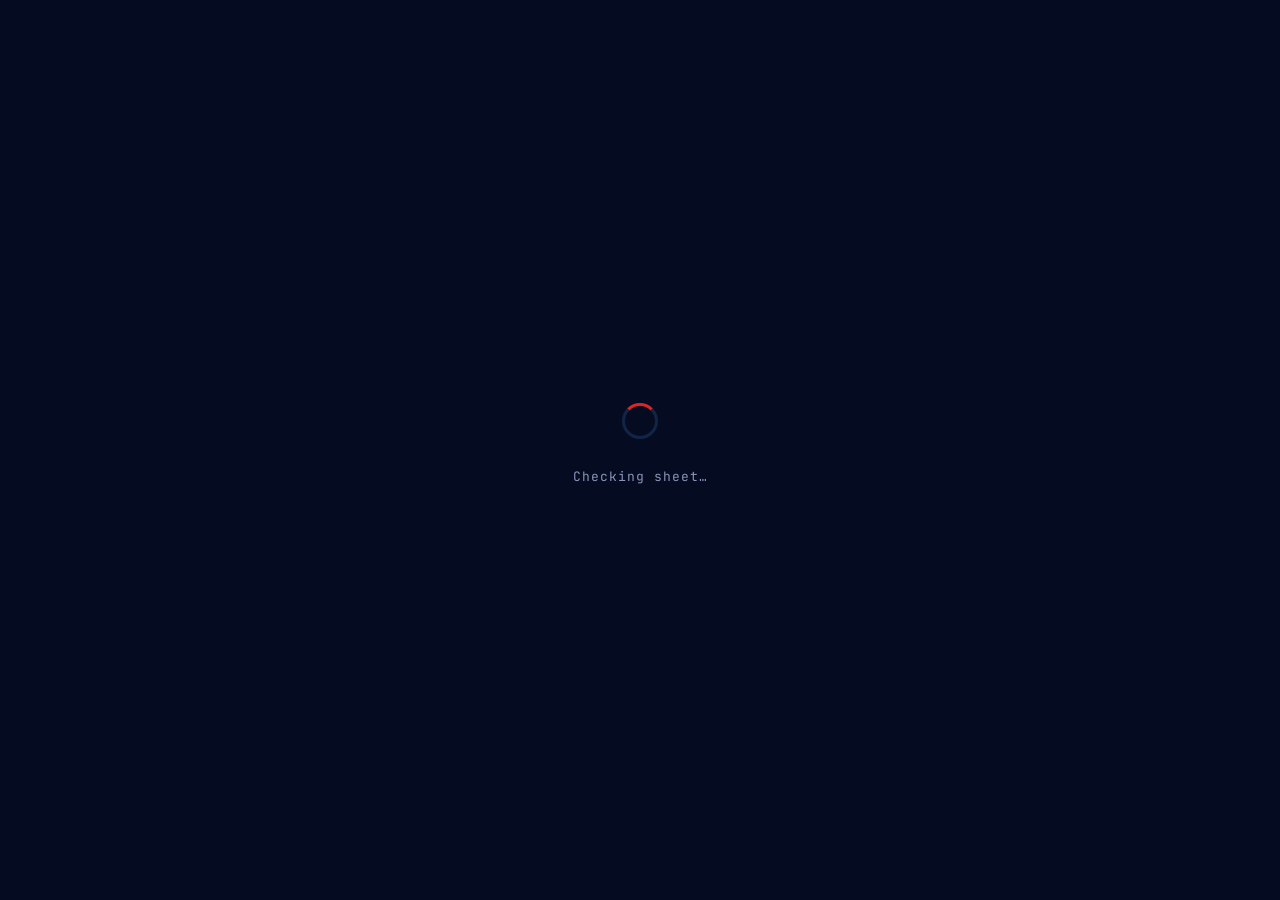
==== commit 8e81ae17: "Update index.html" ====
--- a/index.html
+++ b/index.html
@@ -57,6 +57,30 @@
   .kill-row .kr-name  { font-family: var(--font-body); font-size: 14px; font-weight: 600; }
   .kill-row .kr-kills { font-family: var(--font-mono); font-size: 22px; font-weight: 700; color: var(--gold); }
   .kill-row .kr-label { font-family: var(--font-mono); font-size: 10px; color: var(--sand-dim); }
+  /* punishment picker */
+  .punishment-picker { margin-top: 20px; }
+  .pick-title { font-family: var(--font-mono); font-size: 12px; letter-spacing: 2px; text-transform: uppercase; color: var(--sand-dim); margin-bottom: 14px; }
+  .punishment-options { display: grid; grid-template-columns: 1fr 1fr; gap: 10px; }
+  @media (max-width: 560px) { .punishment-options { grid-template-columns: 1fr; } }
+  .punishment-choice {
+    background: rgba(238,242,255,0.04);
+    border: 2px solid rgba(74,144,226,0.2);
+    border-radius: var(--radius);
+    padding: 18px 14px;
+    cursor: pointer;
+    text-align: center;
+    transition: border-color 0.15s, background 0.15s, transform 0.12s;
+  }
+  .punishment-choice:hover {
+    border-color: var(--ember);
+    background: rgba(220,38,38,0.1);
+    transform: translateY(-2px);
+  }
+  .punishment-choice:active { transform: scale(0.97); }
+  .pc-choice-emoji { font-size: 36px; margin-bottom: 8px; line-height: 1; }
+  .pc-choice-title { font-family: var(--font-display); font-size: 15px; color: var(--gold); margin-bottom: 6px; }
+  .pc-choice-desc  { font-size: 11px; color: var(--sand-dim); line-height: 1.4; }
+
   /* loading overlay */
   .init-overlay {
     position: fixed; inset: 0; z-index: 99;
@@ -135,19 +159,26 @@
             <div class="ps-over">🎆 GAME OVER 🎆</div>
             <div class="ps-loser">${loser.name} had the most votes</div>
             <div class="ps-votes">🔥 ${loser.totalVotes} votes against them</div>
+
             ${!revealed ? `
-              <div>
-                <div style="font-family:var(--font-mono);font-size:12px;color:var(--sand-dim);margin-bottom:16px;">
-                  Their punishment has been sealed. Hit the button to find out.
+              <div class="punishment-picker">
+                <div class="pick-title">👇 ${loser.name}, choose your fate</div>
+                <div class="punishment-options">
+                  ${PUNISHMENTS.map(pu => `
+                    <button class="punishment-choice" data-punishment="${pu.id}">
+                      <div class="pc-choice-emoji">${pu.emoji}</div>
+                      <div class="pc-choice-title">${pu.title}</div>
+                      <div class="pc-choice-desc">${pu.desc}</div>
+                    </button>`).join('')}
                 </div>
-                <button class="reveal-btn" id="revealBtn">🎇 Reveal Punishment 🎇</button>
               </div>` : ''}
+
             ${revealed && p ? `
               <div class="punishment-card show">
                 <div class="pc-emoji">${p.emoji}</div>
                 <div class="pc-title">${p.title}</div>
                 <div class="pc-desc">${p.desc}</div>
-                <div class="pc-stamp">⚖️ The jury has spoken ⚖️</div>
+                <div class="pc-stamp">⚖️ ${loser.name} chose their fate ⚖️</div>
               </div>
               <div class="kill-board">
                 <div class="kill-board-title">🔪 Final Kill Board (revealed)</div>
@@ -166,11 +197,13 @@
           </div>
         </div>`;
 
-      const revealBtn = document.getElementById("revealBtn");
-      if (revealBtn) revealBtn.addEventListener("click", async () => {
-        revealBtn.textContent = "⏳ Deciding fate…";
-        revealBtn.disabled = true;
-        await Store.revealPunishment();
+      document.querySelectorAll(".punishment-choice").forEach(btn => {
+        btn.addEventListener("click", async () => {
+          document.querySelectorAll(".punishment-choice").forEach(b => b.disabled = true);
+          btn.style.borderColor = "var(--gold)";
+          btn.style.background = "rgba(245,197,24,0.15)";
+          await Store.choosePunishment(btn.dataset.punishment);
+        });
       });
     } else {
       loserArea.innerHTML = "";
@@ -284,4 +317,4 @@
   boot();
 </script>
 </body>
-</html>
+</html>
